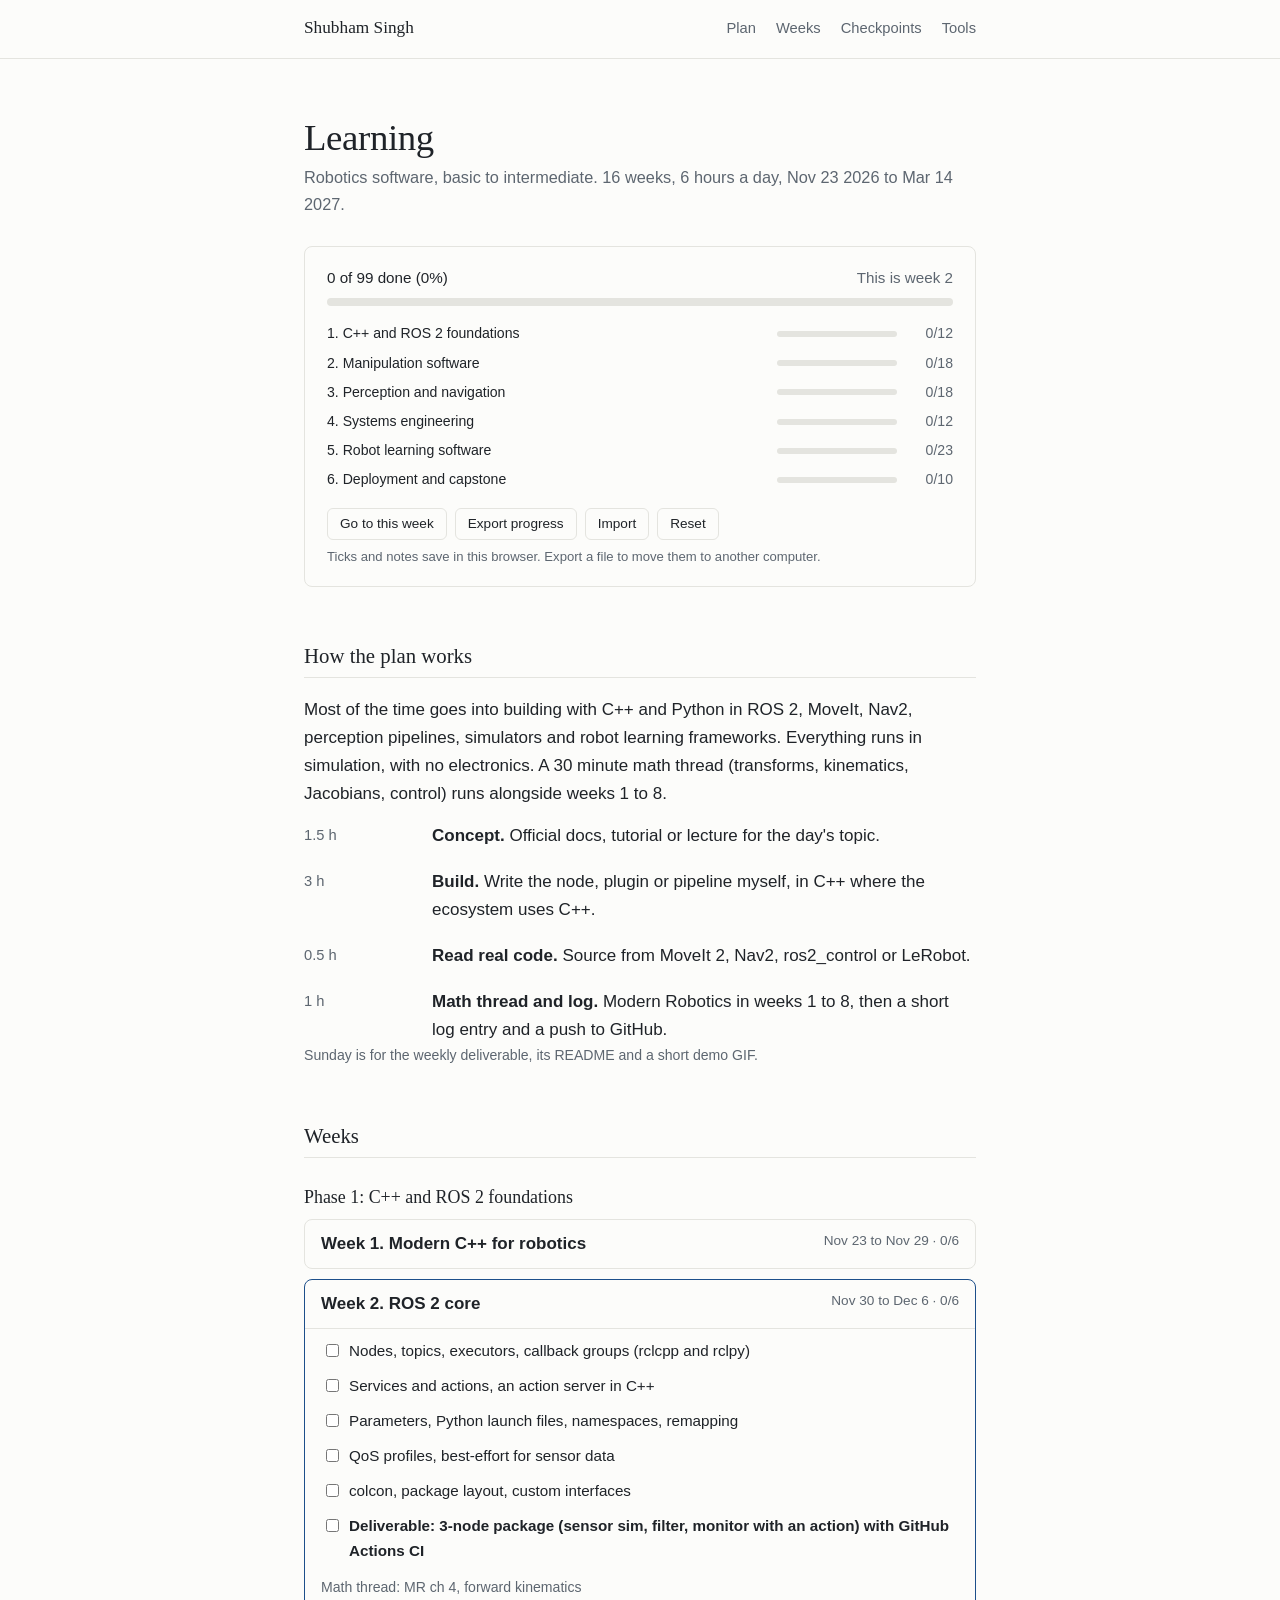
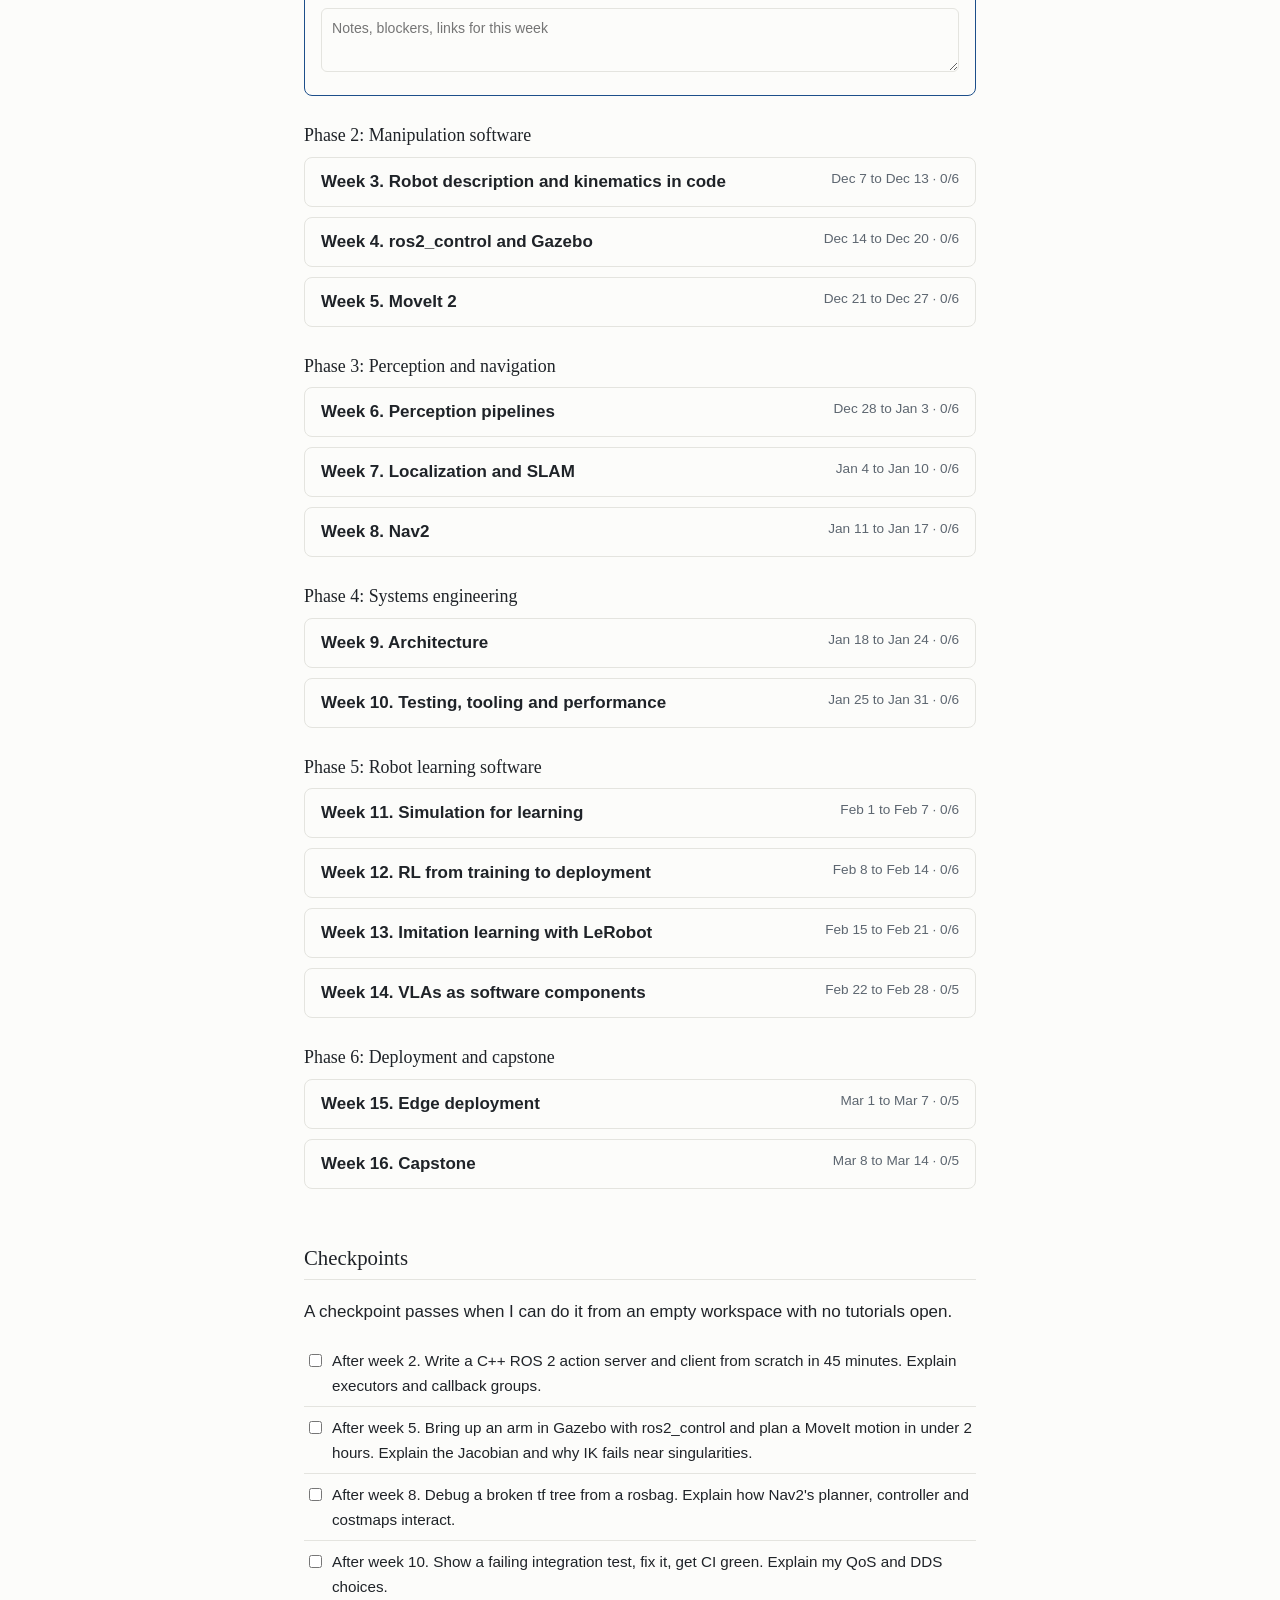
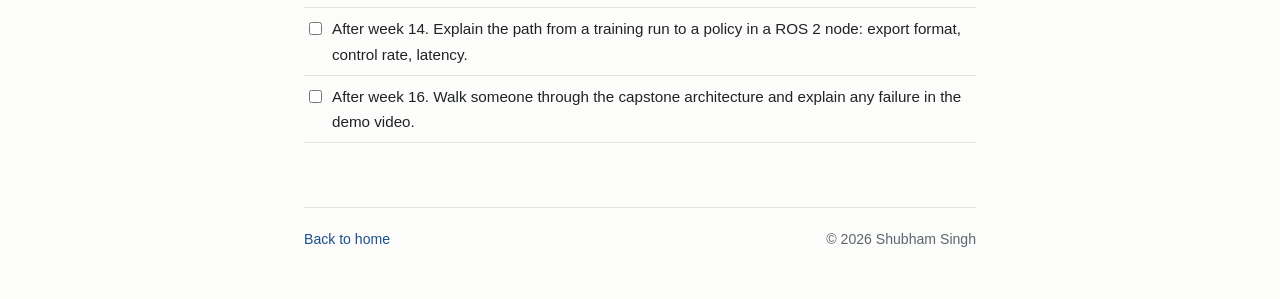
==== learning/index.html @ a69566fc "Add Learning page with robotics software plan and progress tracker" ====
<!DOCTYPE html>
<html lang="en">
<head>
  <meta charset="utf-8">
  <meta name="viewport" content="width=device-width, initial-scale=1">
  <title>Learning &middot; Shubham Singh</title>
  <meta name="robots" content="noindex, nofollow">
  <meta name="author" content="Shubham Singh">
  <link rel="icon" href="../favicon.svg" type="image/svg+xml">
  <link rel="stylesheet" href="../style.css?v=6">
</head>
<body>
  <nav class="topbar" aria-label="Sections">
    <div class="topbar-inner">
      <a class="brand" href="../">Shubham Singh</a>
      <div class="sections">
        <a href="#plan">Plan</a>
        <a href="#weeks">Weeks</a>
        <a href="#checkpoints">Checkpoints</a>
        <a href="../tools/">Tools</a>
      </div>
    </div>
  </nav>
  <main>

    <header>
      <h1>Learning</h1>
      <p class="tagline">Robotics software, basic to intermediate. 16 weeks, 6 hours a day, Nov 23 2026 to Mar 14 2027.</p>
    </header>

    <section class="progress-panel" aria-label="Progress">
      <div class="progress-head">
        <span id="overall-label">0 of 0 done</span>
        <span id="current-week" class="muted"></span>
      </div>
      <div class="bar" role="progressbar" aria-labelledby="overall-label"><span id="overall-bar"></span></div>
      <ul id="phase-progress" class="phase-progress"></ul>
      <p class="progress-tools">
        <button type="button" id="jump">Go to this week</button>
        <button type="button" id="export">Export progress</button>
        <label class="import-label">Import<input type="file" id="import" accept="application/json" hidden></label>
        <button type="button" id="reset" class="danger">Reset</button>
      </p>
      <p class="note">Ticks and notes save in this browser. Export a file to move them to another computer.</p>
    </section>

    <section id="plan">
      <h2>How the plan works</h2>
      <p>Most of the time goes into building with C++ and Python in ROS 2, MoveIt, Nav2, perception pipelines, simulators and robot learning frameworks. Everything runs in simulation, with no electronics. A 30 minute math thread (transforms, kinematics, Jacobians, control) runs alongside weeks 1 to 8.</p>
      <ul class="timeline">
        <li><span class="when">1.5 h</span><div><strong>Concept.</strong> Official docs, tutorial or lecture for the day's topic.</div></li>
        <li><span class="when">3 h</span><div><strong>Build.</strong> Write the node, plugin or pipeline myself, in C++ where the ecosystem uses C++.</div></li>
        <li><span class="when">0.5 h</span><div><strong>Read real code.</strong> Source from MoveIt 2, Nav2, ros2_control or LeRobot.</div></li>
        <li><span class="when">1 h</span><div><strong>Math thread and log.</strong> Modern Robotics in weeks 1 to 8, then a short log entry and a push to GitHub.</div></li>
      </ul>
      <p class="muted small">Sunday is for the weekly deliverable, its README and a short demo GIF.</p>
    </section>

    <section id="weeks">
      <h2>Weeks</h2>
      <div id="week-list"></div>
    </section>

    <section id="checkpoints">
      <h2>Checkpoints</h2>
      <p>A checkpoint passes when I can do it from an empty workspace with no tutorials open.</p>
      <div id="checkpoint-list"></div>
    </section>

    <footer>
      <p><a href="../">Back to home</a></p>
      <p>&copy; 2026 Shubham Singh</p>
    </footer>

  </main>

  <script>
  (function () {
    var START = new Date(2026, 10, 23); // Mon Nov 23 2026

    var PHASES = [
      { name: "C++ and ROS 2 foundations", weeks: [1, 2] },
      { name: "Manipulation software", weeks: [3, 4, 5] },
      { name: "Perception and navigation", weeks: [6, 7, 8] },
      { name: "Systems engineering", weeks: [9, 10] },
      { name: "Robot learning software", weeks: [11, 12, 13, 14] },
      { name: "Deployment and capstone", weeks: [15, 16] }
    ];

    var WEEKS = [
      { n: 1, title: "Modern C++ for robotics", math: "MR ch 3, rigid-body motion",
        items: ["C++17 refresh: RAII, smart pointers, move semantics, optional and variant",
                "Templates and lambdas, the parts ROS 2 code uses",
                "CMake targets, find_package, install rules, gtest",
                "Eigen: Isometry3d, Quaterniond, aliasing and alignment pitfalls",
                "Threads, mutexes, atomics, no allocation in real-time loops"],
        deliverable: "SE(3) library in C++ (compose, invert, exp/log, interpolation), tested against Python modern_robotics" },
      { n: 2, title: "ROS 2 core", math: "MR ch 4, forward kinematics",
        items: ["Nodes, topics, executors, callback groups (rclcpp and rclpy)",
                "Services and actions, an action server in C++",
                "Parameters, Python launch files, namespaces, remapping",
                "QoS profiles, best-effort for sensor data",
                "colcon, package layout, custom interfaces"],
        deliverable: "3-node package (sensor sim, filter, monitor with an action) with GitHub Actions CI" },
      { n: 3, title: "Robot description and kinematics in code", math: "MR ch 5-6, Jacobians and IK",
        items: ["URDF and xacro: links, joints, inertia, collision vs visual",
                "robot_state_publisher, tf2 listeners and broadcasters in C++",
                "KDL and Pinocchio: FK and Jacobians from a URDF",
                "Numerical IK, damped least squares, KDL vs TRAC-IK",
                "Read robot_state_publisher source"],
        deliverable: "6-DOF arm URDF and my own IK node, checked against Pinocchio" },
      { n: 4, title: "ros2_control and Gazebo", math: "MR ch 11.1-11.4, joint control",
        items: ["ros2_control architecture, hardware interfaces, controller manager",
                "Gazebo Harmonic + gz_ros2_control, spawn the arm",
                "joint_trajectory_controller, sending trajectories from code",
                "PID in a control loop: gains, rates, jitter",
                "Controller plugin in C++ with pluginlib"],
        deliverable: "Custom PD + gravity compensation controller plugin in Gazebo, with step-response plots" },
      { n: 5, title: "MoveIt 2", math: "MR ch 9-10 skim, trajectories and planning",
        items: ["MoveIt architecture, SRDF, Setup Assistant",
                "Planning scene, collision objects, MoveGroupInterface in C++",
                "OMPL planners (RRT-Connect, PRM) and their settings",
                "Cartesian paths, time parameterization, MoveIt Servo",
                "MoveIt Task Constructor"],
        deliverable: "Pick-and-place of 3 blocks in Gazebo with MTC, robust to block positions" },
      { n: 6, title: "Perception pipelines", math: "Camera model and projection",
        items: ["image_transport, cv_bridge, camera_info, calibration",
                "Depth to point cloud, PCL/Open3D filtering, plane segmentation",
                "AprilTag detection, hand-eye calibration",
                "YOLO or segmentation in a C++ node with ONNX Runtime",
                "message_filters sync, latency measurement"],
        deliverable: "Node that detects objects, publishes 3D poses on tf and feeds the week-5 pick-and-place" },
      { n: 7, title: "Localization and SLAM", math: "Bayes filter and EKF equations",
        items: ["Odometry, IMU, drift",
                "Kalman filter and EKF in code, then robot_localization",
                "Particle filters and AMCL",
                "slam_toolbox mapping, loop closure, saving maps",
                "Read slam_toolbox or robot_localization source"],
        deliverable: "TurtleBot in Gazebo: fused odometry vs ground truth plot, plus a saved map" },
      { n: 8, title: "Nav2", math: "MR ch 13 skim, wheeled robots",
        items: ["Nav2 architecture, lifecycle nodes, BT navigator",
                "Costmaps and layers, inflation",
                "Planners (NavFn, Smac) and controllers (DWB, RPP, MPPI)",
                "Nav2 controller plugin in C++",
                "Waypoint following, recovery behaviors"],
        deliverable: "My own pure-pursuit controller plugin, compared to RPP on the same course" },
      { n: 9, title: "Architecture", math: "",
        items: ["BehaviorTree.CPP and Groot",
                "State machines vs behavior trees",
                "Lifecycle nodes, startup and shutdown order",
                "Composition, zero-copy, DDS choice and tuning",
                "Error handling, timeouts, watchdogs"],
        deliverable: "Behavior tree that navigates to a table, detects an object and picks it" },
      { n: 10, title: "Testing, tooling and performance", math: "",
        items: ["gtest, pytest, launch_testing",
                "rosbag2 replay regression tests",
                "Foxglove, RViz, structured logging",
                "ros2_tracing, perf, callback latency, real-time Linux basics",
                "Multi-stage Docker images, devcontainers"],
        deliverable: "Test suite + Docker image for the week-9 system, CI green, latency report" },
      { n: 11, title: "Simulation for learning", math: "",
        items: ["MuJoCo Python API, MJCF, Menagerie",
                "Gymnasium env API, a custom env",
                "Isaac Lab overview, GPU-parallel sim (cloud GPU)",
                "Domain randomization, observation and action design",
                "Vectorized envs, throughput benchmarks"],
        deliverable: "My own Gymnasium env for a Franka push or reach task, with tests" },
      { n: 12, title: "RL from training to deployment", math: "",
        items: ["PPO and SAC in Stable-Baselines3",
                "Reward design, W&B or TensorBoard logging",
                "Training runs and sweeps on the week-11 env",
                "Export to ONNX or TorchScript",
                "ROS 2 node running the policy at a fixed rate"],
        deliverable: "Trained policy driving the arm in Gazebo through ros2_control" },
      { n: 13, title: "Imitation learning with LeRobot", math: "",
        items: ["Behavior cloning, covariate shift, ACT paper",
                "Diffusion Policy paper, action chunking",
                "LeRobot datasets, recording sim demos",
                "Training ACT and Diffusion Policy",
                "Eval harness: success rate vs number of demos"],
        deliverable: "Results table and plots, policy wrapped in a ROS 2 node" },
      { n: 14, title: "VLAs as software components", math: "",
        items: ["RT-2, OpenVLA, Octo, pi-0: inputs, outputs, control rates",
                "OpenVLA inference on a cloud GPU (LIBERO or SimplerEnv)",
                "Model serving (FastAPI or gRPC), batching, latency",
                "ROS 2 action server: instruction in, actions streamed out"],
        deliverable: "vla-phrasing-brittleness extended with measured results under paraphrased instructions" },
      { n: 15, title: "Edge deployment", math: "",
        items: ["Latency budgets: policy loop vs control loop",
                "ONNX Runtime, TensorRT, FP16 and INT8",
                "Jetson-class constraints, multi-arch Docker",
                "Benchmark week-12 and week-13 policies before and after"],
        deliverable: "Write-up with latency and accuracy tables" },
      { n: 16, title: "Capstone", math: "",
        items: ["Integrate the pieces from weeks 5 to 13",
                "Failure cases, retries, logging",
                "2-minute demo video",
                "README with architecture diagram and results"],
        deliverable: "Mobile manipulator stack in Gazebo, end to end, in Docker with CI, added to this site" }
    ];

    var CHECKPOINTS = [
      { after: 2, text: "Write a C++ ROS 2 action server and client from scratch in 45 minutes. Explain executors and callback groups." },
      { after: 5, text: "Bring up an arm in Gazebo with ros2_control and plan a MoveIt motion in under 2 hours. Explain the Jacobian and why IK fails near singularities." },
      { after: 8, text: "Debug a broken tf tree from a rosbag. Explain how Nav2's planner, controller and costmaps interact." },
      { after: 10, text: "Show a failing integration test, fix it, get CI green. Explain my QoS and DDS choices." },
      { after: 14, text: "Explain the path from a training run to a policy in a ROS 2 node: export format, control rate, latency." },
      { after: 16, text: "Walk someone through the capstone architecture and explain any failure in the demo video." }
    ];

    var KEY = "learning-robotics-v1";
    var state = { done: {}, notes: {} };
    try {
      var saved = JSON.parse(localStorage.getItem(KEY) || "null");
      if (saved && saved.done) state = { done: saved.done, notes: saved.notes || {} };
    } catch (e) {}

    function save() {
      try { localStorage.setItem(KEY, JSON.stringify(state)); } catch (e) {}
    }

    function el(tag, attrs, text) {
      var e = document.createElement(tag);
      if (attrs) for (var k in attrs) e.setAttribute(k, attrs[k]);
      if (text != null) e.textContent = text;
      return e;
    }

    function fmt(d) {
      return d.toLocaleDateString("en-US", { month: "short", day: "numeric" });
    }

    function weekStart(n) {
      var d = new Date(START);
      d.setDate(d.getDate() + (n - 1) * 7);
      return d;
    }

    function currentWeek() {
      var today = new Date();
      today.setHours(0, 0, 0, 0);
      var diff = Math.floor((today - START) / 86400000);
      if (diff < 0) return 0;
      var w = Math.floor(diff / 7) + 1;
      return w > 16 ? 17 : w;
    }

    function idsForWeek(w) {
      var ids = w.items.map(function (_, i) { return "w" + w.n + "-" + i; });
      ids.push("w" + w.n + "-d");
      return ids;
    }

    function checkbox(id, label, extraClass) {
      var row = el("label", { "class": "check" + (extraClass ? " " + extraClass : "") });
      var box = el("input", { type: "checkbox", "data-id": id });
      box.checked = !!state.done[id];
      box.addEventListener("change", function () {
        if (box.checked) state.done[id] = true; else delete state.done[id];
        save();
        refresh();
      });
      row.appendChild(box);
      row.appendChild(el("span", null, label));
      return row;
    }

    function renderWeeks() {
      var list = document.getElementById("week-list");
      var cur = currentWeek();
      PHASES.forEach(function (p, pi) {
        list.appendChild(el("h3", { "class": "phase-title" }, "Phase " + (pi + 1) + ": " + p.name));
        p.weeks.forEach(function (n) {
          var w = WEEKS[n - 1];
          var start = weekStart(n);
          var end = new Date(start); end.setDate(end.getDate() + 6);
          var det = el("details", { "class": "week", id: "week-" + n });
          if (n === cur) { det.open = true; det.classList.add("current"); }
          var sum = el("summary");
          sum.appendChild(el("span", { "class": "week-name" }, "Week " + n + ". " + w.title));
          sum.appendChild(el("span", { "class": "week-meta", "data-week": n }, fmt(start) + " to " + fmt(end)));
          det.appendChild(sum);

          var body = el("div", { "class": "week-body" });
          w.items.forEach(function (t, i) { body.appendChild(checkbox("w" + n + "-" + i, t)); });
          body.appendChild(checkbox("w" + n + "-d", "Deliverable: " + w.deliverable, "deliverable"));
          if (w.math) body.appendChild(el("p", { "class": "muted small math" }, "Math thread: " + w.math));

          var notes = el("textarea", { rows: "2", placeholder: "Notes, blockers, links for this week", "aria-label": "Notes for week " + n });
          notes.value = state.notes[n] || "";
          notes.addEventListener("input", function () {
            if (notes.value) state.notes[n] = notes.value; else delete state.notes[n];
            save();
          });
          body.appendChild(notes);
          det.appendChild(body);
          list.appendChild(det);
        });
      });
    }

    function renderCheckpoints() {
      var list = document.getElementById("checkpoint-list");
      CHECKPOINTS.forEach(function (c) {
        list.appendChild(checkbox("cp-" + c.after, "After week " + c.after + ". " + c.text, "checkpoint"));
      });
    }

    function refresh() {
      var all = [];
      WEEKS.forEach(function (w) { all = all.concat(idsForWeek(w)); });
      CHECKPOINTS.forEach(function (c) { all.push("cp-" + c.after); });
      var done = all.filter(function (id) { return state.done[id]; }).length;
      document.getElementById("overall-label").textContent = done + " of " + all.length + " done (" + Math.round(100 * done / all.length) + "%)";
      document.getElementById("overall-bar").style.width = (100 * done / all.length) + "%";

      var cur = currentWeek();
      var cw = document.getElementById("current-week");
      cw.textContent = cur === 0 ? "Starts Nov 23" : cur > 16 ? "Plan period finished" : "This is week " + cur;

      var pp = document.getElementById("phase-progress");
      pp.innerHTML = "";
      PHASES.forEach(function (p, pi) {
        var ids = [];
        p.weeks.forEach(function (n) { ids = ids.concat(idsForWeek(WEEKS[n - 1])); });
        var d = ids.filter(function (id) { return state.done[id]; }).length;
        var li = el("li");
        li.appendChild(el("span", null, (pi + 1) + ". " + p.name));
        var bar = el("span", { "class": "bar small-bar" });
        var fill = el("span"); fill.style.width = (100 * d / ids.length) + "%";
        bar.appendChild(fill);
        li.appendChild(bar);
        li.appendChild(el("span", { "class": "muted count" }, d + "/" + ids.length));
        pp.appendChild(li);
      });

      WEEKS.forEach(function (w) {
        var ids = idsForWeek(w);
        var d = ids.filter(function (id) { return state.done[id]; }).length;
        var meta = document.querySelector('.week-meta[data-week="' + w.n + '"]');
        var start = weekStart(w.n); var end = new Date(start); end.setDate(end.getDate() + 6);
        meta.textContent = fmt(start) + " to " + fmt(end) + " · " + d + "/" + ids.length;
        document.getElementById("week-" + w.n).classList.toggle("complete", d === ids.length);
      });
    }

    function syncBoxes() {
      document.querySelectorAll('input[type="checkbox"][data-id]').forEach(function (b) {
        b.checked = !!state.done[b.getAttribute("data-id")];
      });
      document.querySelectorAll(".week textarea").forEach(function (t, i) {
        t.value = state.notes[i + 1] || "";
      });
    }

    document.getElementById("jump").addEventListener("click", function () {
      var cur = Math.min(Math.max(currentWeek(), 1), 16);
      var d = document.getElementById("week-" + cur);
      d.open = true;
      d.scrollIntoView({ behavior: "smooth" });
    });

    document.getElementById("export").addEventListener("click", function () {
      var blob = new Blob([JSON.stringify(state, null, 2)], { type: "application/json" });
      var a = el("a", { href: URL.createObjectURL(blob), download: "learning-progress.json" });
      document.body.appendChild(a); a.click(); a.remove();
    });

    document.getElementById("import").addEventListener("change", function (e) {
      var f = e.target.files[0];
      if (!f) return;
      f.text().then(function (txt) {
        try {
          var s = JSON.parse(txt);
          if (!s || typeof s.done !== "object") throw new Error("bad file");
          state = { done: s.done, notes: s.notes || {} };
          save(); syncBoxes(); refresh();
        } catch (err) {
          document.querySelector(".note").textContent = "That file isn't a progress export.";
        }
        e.target.value = "";
      });
    });

    var resetArmed = false;
    var resetBtn = document.getElementById("reset");
    resetBtn.addEventListener("click", function () {
      if (!resetArmed) {
        resetArmed = true;
        resetBtn.textContent = "Click again to clear everything";
        setTimeout(function () { resetArmed = false; resetBtn.textContent = "Reset"; }, 4000);
        return;
      }
      state = { done: {}, notes: {} };
      save(); syncBoxes(); refresh();
      resetArmed = false; resetBtn.textContent = "Reset";
    });

    renderWeeks();
    renderCheckpoints();
    refresh();
  })();
  </script>
</body>
</html>
---- style.css ----
:root {
  --bg: #fcfcfa;
  --text: #1f2328;
  --muted: #5d6670;
  --rule: #e4e4df;
  --accent: #1d4f8a;
  --figure-bg: #ffffff;
  --serif: "Iowan Old Style", "Palatino Linotype", Palatino, "Book Antiqua", Georgia, serif;
  --sans: -apple-system, BlinkMacSystemFont, "Segoe UI", Helvetica, Arial, sans-serif;
}

@media (prefers-color-scheme: dark) {
  :root {
    --bg: #15171a;
    --text: #e6e6e3;
    --muted: #9aa1a9;
    --rule: #2c3036;
    --accent: #8fb8ea;
    --figure-bg: #ffffff;
  }
}

* { box-sizing: border-box; }

html { -webkit-text-size-adjust: 100%; scroll-behavior: smooth; scroll-padding-top: 72px; }

body {
  margin: 0;
  background: var(--bg);
  color: var(--text);
  font-family: var(--sans);
  font-size: 17px;
  line-height: 1.65;
  -webkit-font-smoothing: antialiased;
}

main {
  max-width: 720px;
  margin: 0 auto;
  padding: 56px 24px 48px;
}

/* Top bar */
.topbar {
  position: sticky;
  top: 0;
  z-index: 10;
  background: color-mix(in srgb, var(--bg) 88%, transparent);
  backdrop-filter: saturate(150%) blur(8px);
  -webkit-backdrop-filter: saturate(150%) blur(8px);
  border-bottom: 1px solid var(--rule);
}
.topbar-inner {
  max-width: 720px;
  margin: 0 auto;
  padding: 14px 24px;
  display: flex;
  align-items: center;
  justify-content: space-between;
  gap: 8px 24px;
  flex-wrap: wrap;
}
.brand {
  font-family: var(--serif);
  font-size: 1.08rem;
  color: var(--text);
}
.brand:hover { border-bottom-color: transparent; color: var(--accent); }
.sections { display: flex; flex-wrap: wrap; gap: 4px 20px; font-size: 0.92rem; }
.sections a { color: var(--muted); }
.sections a:hover { color: var(--accent); }

a {
  color: var(--accent);
  text-decoration: none;
  border-bottom: 1px solid transparent;
  transition: border-color 0.15s ease;
}
a:hover { border-bottom-color: currentColor; }

h1, h2, h3 { font-family: var(--serif); font-weight: 500; line-height: 1.25; }

h1 { font-size: 2.3rem; margin: 0 0 4px; letter-spacing: -0.01em; }

h2 {
  font-size: 1.3rem;
  margin: 56px 0 18px;
  padding-bottom: 8px;
  border-bottom: 1px solid var(--rule);
}

h3 { font-size: 1.12rem; margin: 0 0 2px; }
h3 a { color: var(--text); }
h3 a:hover { color: var(--accent); }

p { margin: 0 0 14px; }

/* Intro */
.intro {
  display: flex;
  align-items: center;
  gap: 32px;
  margin-bottom: 36px;
}
.portrait {
  width: 136px;
  height: 136px;
  border-radius: 50%;
  object-fit: cover;
  flex-shrink: 0;
  background: var(--rule);
}
.tagline { color: var(--muted); margin: 0 0 12px; font-size: 1.02rem; }
.links { display: flex; flex-wrap: wrap; gap: 6px 20px; font-size: 0.95rem; }

.about p:last-child { margin-bottom: 0; }

/* Interests */
.interests { list-style: none; padding: 0; margin: 0; }
.interests li { margin-bottom: 10px; color: var(--muted); }
.interests span {
  display: block;
  color: var(--text);
  font-weight: 600;
}

/* Research and projects */
.item { margin-bottom: 36px; }
.item:last-child { margin-bottom: 0; }
.meta { color: var(--muted); font-size: 0.92rem; margin-bottom: 10px; }
.item-links { font-size: 0.92rem; margin: 0; }

figure { margin: 22px 0; }
figure img {
  display: block;
  width: 100%;
  height: auto;
  background: var(--figure-bg);
  border: 1px solid var(--rule);
  border-radius: 6px;
}
figcaption { color: var(--muted); font-size: 0.88rem; margin-top: 10px; line-height: 1.55; }

/* Experience and education */
.timeline { list-style: none; padding: 0; margin: 0; }
.timeline li {
  display: grid;
  grid-template-columns: 112px 1fr;
  gap: 16px;
  margin-bottom: 18px;
}
.timeline li:last-child { margin-bottom: 0; }
.when { color: var(--muted); font-size: 0.92rem; padding-top: 1px; font-variant-numeric: tabular-nums; }
.timeline strong { font-weight: 600; }

/* Contact */
.contact { list-style: none; padding: 0; margin: 18px 0 0; }
.contact li {
  display: grid;
  grid-template-columns: 112px 1fr;
  gap: 16px;
  margin-bottom: 8px;
  overflow-wrap: anywhere;
}
.contact span { color: var(--muted); font-size: 0.92rem; padding-top: 1px; }

footer {
  margin-top: 64px;
  padding-top: 20px;
  border-top: 1px solid var(--rule);
  color: var(--muted);
  font-size: 0.88rem;
  display: flex;
  justify-content: space-between;
  flex-wrap: wrap;
  gap: 8px;
}
footer p { margin: 0; }

@media (max-width: 600px) {
  body { font-size: 16px; }
  main { padding-top: 36px; }
  html { scroll-padding-top: 96px; }
  .topbar-inner { padding: 10px 20px; }
  .sections { gap: 2px 12px; font-size: 0.82rem; }
  .wide-only { display: none; }
  .intro { flex-direction: column; align-items: flex-start; gap: 20px; }
  .portrait { width: 112px; height: 112px; }
  h1 { font-size: 2rem; }
  .timeline li, .contact li { grid-template-columns: 1fr; gap: 2px; }
  .contact li { margin-bottom: 12px; }
}

/* Tools page */
.tool {
  border: 1px solid var(--rule);
  border-radius: 8px;
  padding: 20px 22px;
  margin-top: 28px;
}
.tool-actions { margin: 4px 0 0; }
.tool-open {
  display: inline-block;
  padding: 6px 14px;
  border: 1px solid var(--accent);
  border-radius: 6px;
  font-size: 0.92rem;
}
.tool-open:hover { background: var(--accent); color: var(--bg); border-bottom-color: var(--accent); }

/* Learning page */
.muted { color: var(--muted); }
.small { font-size: 0.88rem; }
.progress-panel {
  border: 1px solid var(--rule);
  border-radius: 8px;
  padding: 18px 22px;
  margin-top: 28px;
}
.progress-head { display: flex; justify-content: space-between; flex-wrap: wrap; gap: 4px 16px; font-size: 0.95rem; margin-bottom: 8px; }
.bar { display: block; height: 8px; background: var(--rule); border-radius: 4px; overflow: hidden; }
.bar > span { display: block; height: 100%; width: 0; background: var(--accent); transition: width 0.25s ease; }
.phase-progress { list-style: none; padding: 0; margin: 16px 0 0; font-size: 0.88rem; }
.phase-progress li { display: grid; grid-template-columns: 1fr 120px 44px; align-items: center; gap: 12px; margin-bottom: 6px; }
.small-bar { height: 6px; }
.count { text-align: right; font-variant-numeric: tabular-nums; }
.progress-tools { display: flex; flex-wrap: wrap; gap: 8px; margin: 16px 0 6px; }
.progress-tools button, .import-label {
  font: inherit; font-size: 0.85rem; cursor: pointer;
  padding: 4px 12px; border-radius: 6px;
  border: 1px solid var(--rule); background: transparent; color: var(--text);
}
.progress-tools button:hover, .import-label:hover { border-color: var(--accent); color: var(--accent); }
.progress-tools .danger:hover { border-color: #c0392b; color: #c0392b; }
.note { color: var(--muted); font-size: 0.82rem; margin: 0; }
.phase-title { margin: 28px 0 10px; }
.week { border: 1px solid var(--rule); border-radius: 8px; margin-bottom: 10px; }
.week.current { border-color: var(--accent); }
.week summary {
  cursor: pointer; padding: 10px 16px; list-style: none;
  display: flex; justify-content: space-between; flex-wrap: wrap; gap: 2px 12px;
}
.week summary::-webkit-details-marker { display: none; }
.week-name { font-weight: 600; }
.week.complete .week-name::after { content: " \2713"; color: var(--accent); }
.week-meta { color: var(--muted); font-size: 0.85rem; font-variant-numeric: tabular-nums; }
.week-body { padding: 4px 16px 14px; border-top: 1px solid var(--rule); }
.check { display: grid; grid-template-columns: 22px 1fr; gap: 6px; align-items: start; padding: 5px 0; font-size: 0.95rem; cursor: pointer; }
.check input { margin-top: 6px; accent-color: var(--accent); }
.check input:checked + span { color: var(--muted); text-decoration: line-through; }
.check.deliverable span { font-weight: 600; }
.check.checkpoint { padding: 8px 0; border-bottom: 1px solid var(--rule); }
.math { margin: 8px 0 8px; }
.week textarea {
  width: 100%; font: inherit; font-size: 0.88rem; color: var(--text);
  background: transparent; border: 1px solid var(--rule); border-radius: 6px; padding: 8px 10px; resize: vertical;
}
.week textarea:focus { outline: none; border-color: var(--accent); }
@media (max-width: 600px) {
  .phase-progress li { grid-template-columns: 1fr 70px 40px; }
}
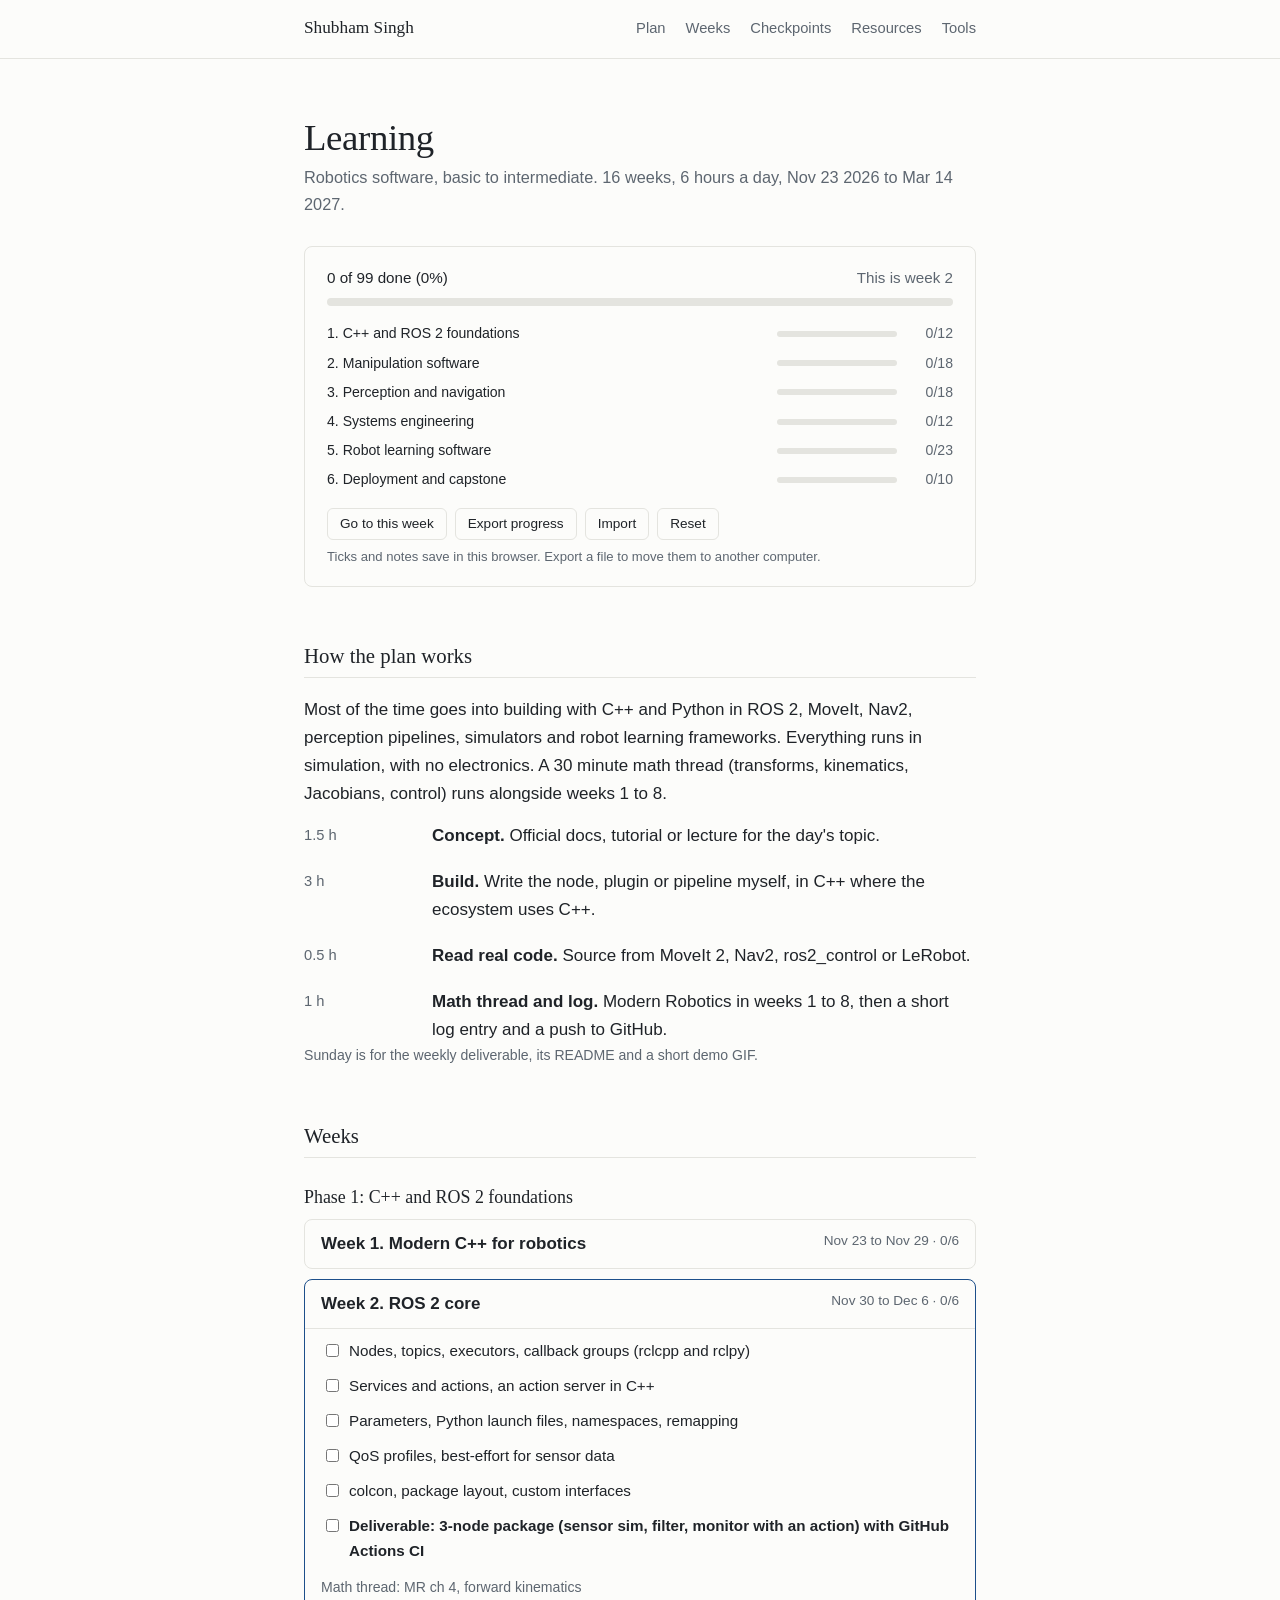
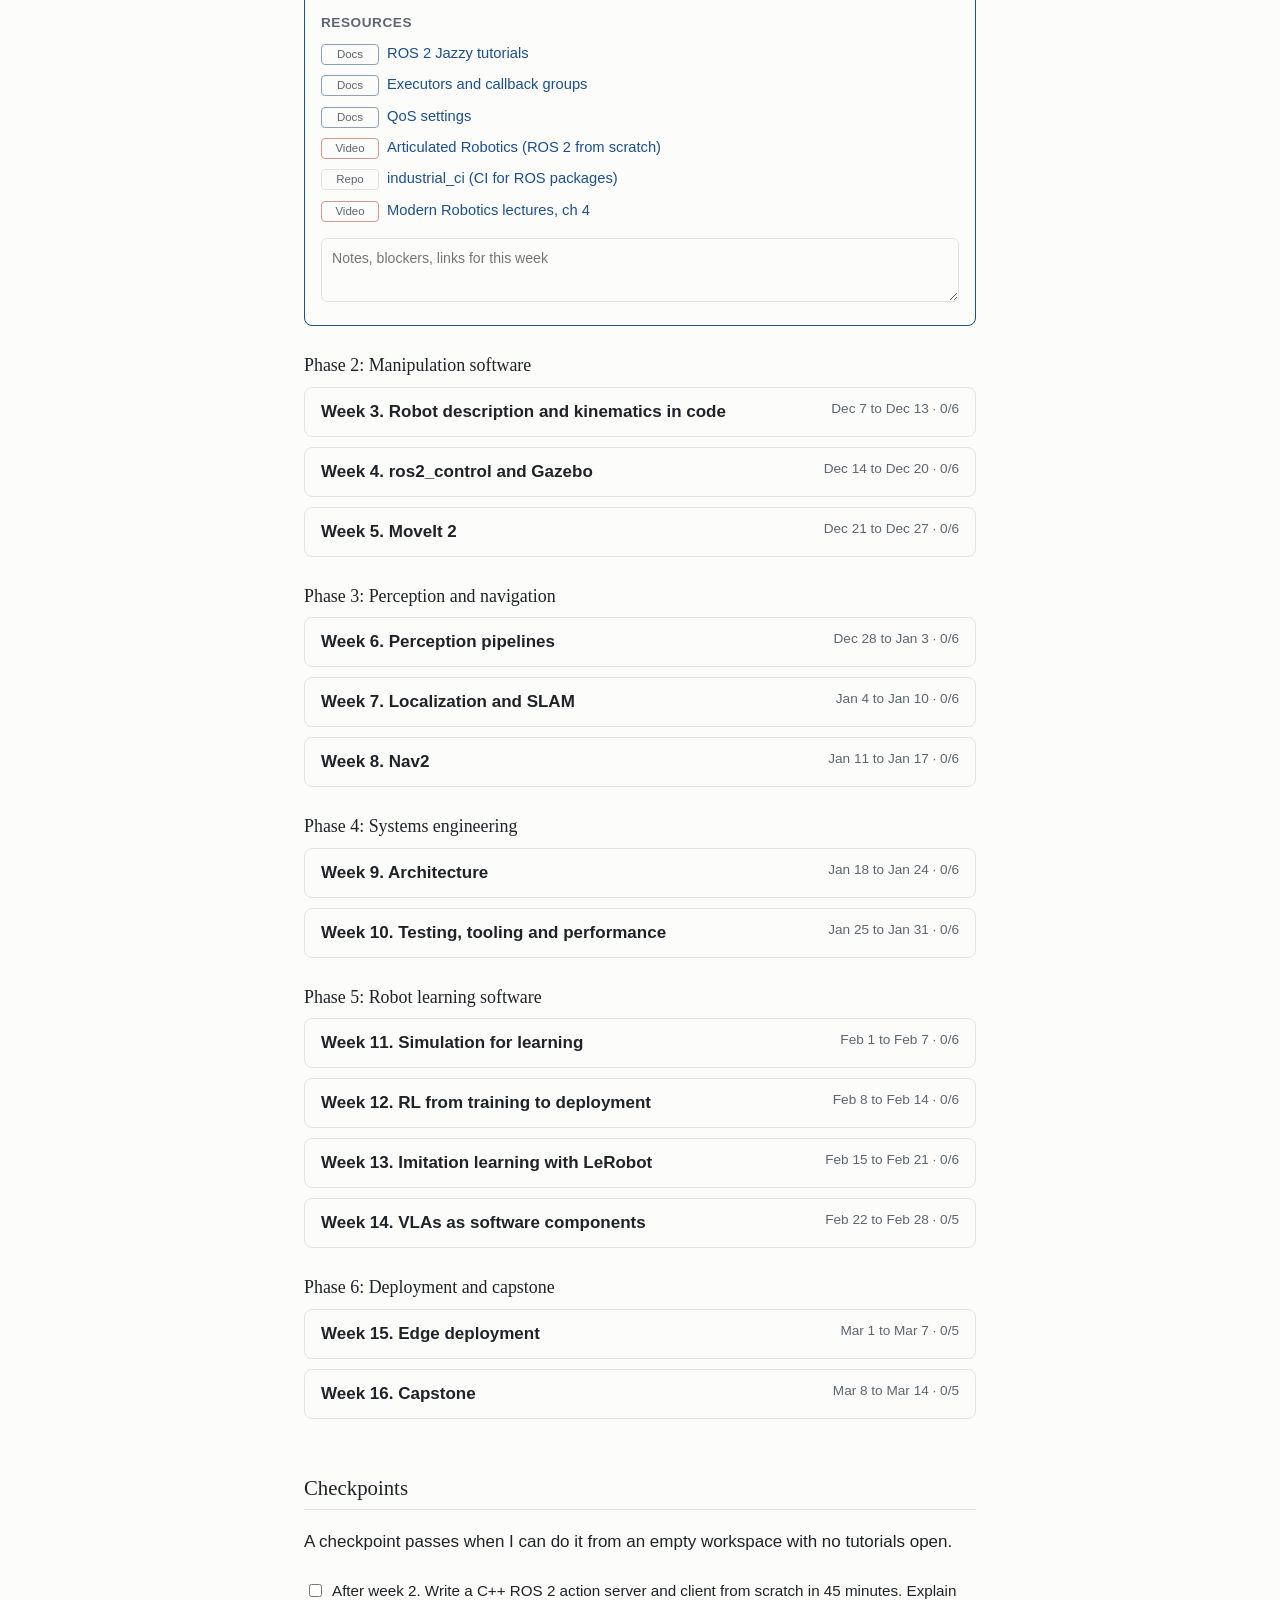
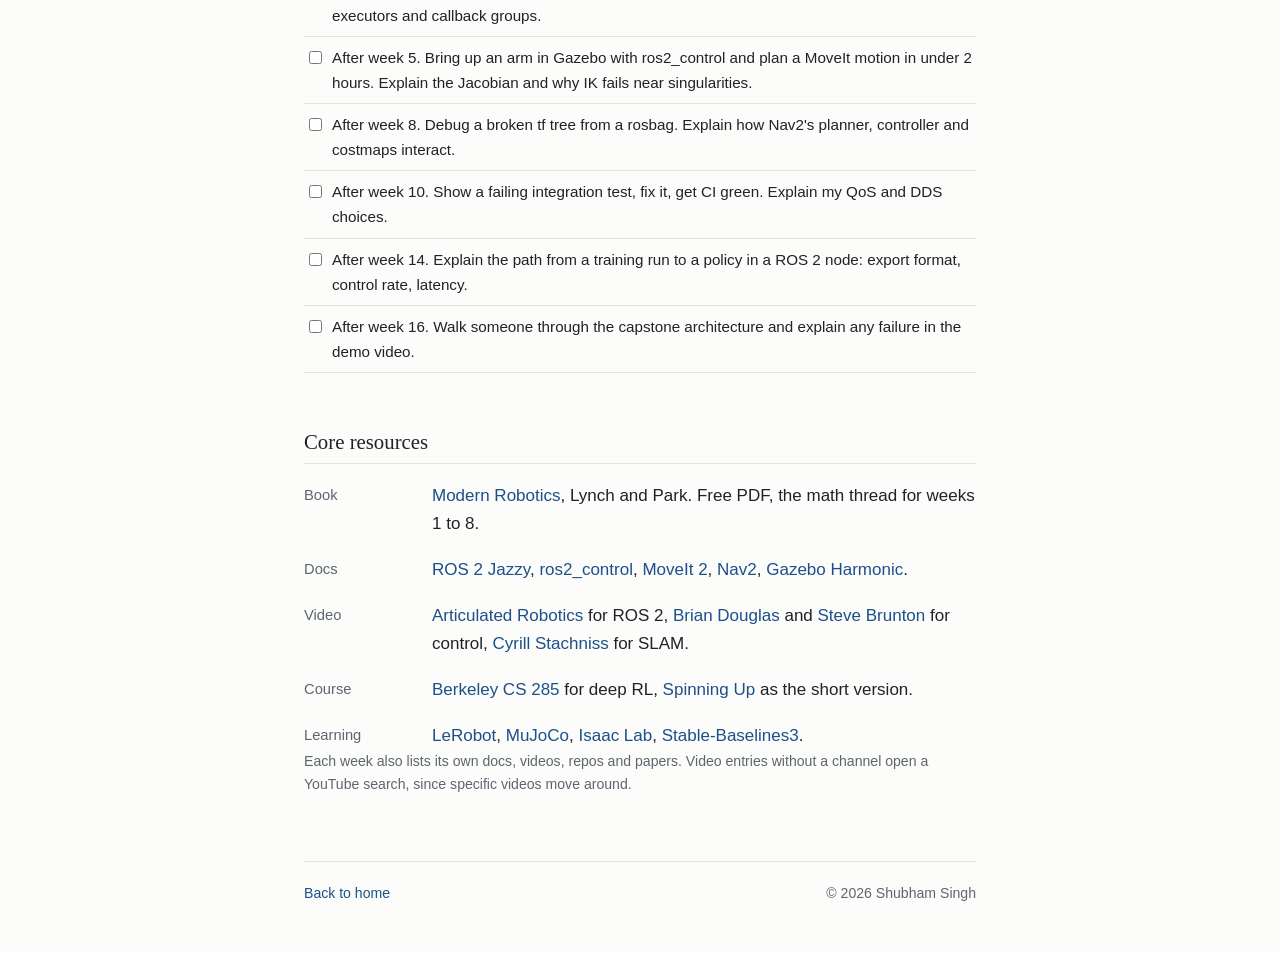
==== commit b710f250: "Add weekly resources to Learning page and Tools link in nav" ====
--- a/learning/index.html
+++ b/learning/index.html
@@ -7,7 +7,7 @@
   <meta name="robots" content="noindex, nofollow">
   <meta name="author" content="Shubham Singh">
   <link rel="icon" href="../favicon.svg" type="image/svg+xml">
-  <link rel="stylesheet" href="../style.css?v=6">
+  <link rel="stylesheet" href="../style.css?v=7">
 </head>
 <body>
   <nav class="topbar" aria-label="Sections">
@@ -17,6 +17,7 @@
         <a href="#plan">Plan</a>
         <a href="#weeks">Weeks</a>
         <a href="#checkpoints">Checkpoints</a>
+        <a href="#resources">Resources</a>
         <a href="../tools/">Tools</a>
       </div>
     </div>
@@ -67,6 +68,18 @@
       <div id="checkpoint-list"></div>
     </section>
 
+    <section id="resources">
+      <h2>Core resources</h2>
+      <ul class="timeline">
+        <li><span class="when">Book</span><div><a href="https://hades.mech.northwestern.edu/index.php/Modern_Robotics">Modern Robotics</a>, Lynch and Park. Free PDF, the math thread for weeks 1 to 8.</div></li>
+        <li><span class="when">Docs</span><div><a href="https://docs.ros.org/en/jazzy/">ROS 2 Jazzy</a>, <a href="https://control.ros.org/jazzy/index.html">ros2_control</a>, <a href="https://moveit.picknik.ai/main/index.html">MoveIt 2</a>, <a href="https://docs.nav2.org/jazzy/">Nav2</a>, <a href="https://gazebosim.org/docs/harmonic/getstarted/">Gazebo Harmonic</a>.</div></li>
+        <li><span class="when">Video</span><div><a href="https://www.youtube.com/@ArticulatedRobotics">Articulated Robotics</a> for ROS 2, <a href="https://www.youtube.com/@BrianDouglas">Brian Douglas</a> and <a href="https://www.youtube.com/@Eigensteve">Steve Brunton</a> for control, <a href="https://www.youtube.com/@CyrillStachniss">Cyrill Stachniss</a> for SLAM.</div></li>
+        <li><span class="when">Course</span><div><a href="https://rail.eecs.berkeley.edu/deeprlcourse/">Berkeley CS 285</a> for deep RL, <a href="https://spinningup.openai.com/">Spinning Up</a> as the short version.</div></li>
+        <li><span class="when">Learning</span><div><a href="https://huggingface.co/docs/lerobot">LeRobot</a>, <a href="https://mujoco.readthedocs.io/">MuJoCo</a>, <a href="https://isaac-sim.github.io/IsaacLab/">Isaac Lab</a>, <a href="https://stable-baselines3.readthedocs.io/">Stable-Baselines3</a>.</div></li>
+      </ul>
+      <p class="muted small">Each week also lists its own docs, videos, repos and papers. Video entries without a channel open a YouTube search, since specific videos move around.</p>
+    </section>
+
     <footer>
       <p><a href="../">Back to home</a></p>
       <p>&copy; 2026 Shubham Singh</p>
@@ -88,110 +101,110 @@
     ];
 
     var WEEKS = [
-      { n: 1, title: "Modern C++ for robotics", math: "MR ch 3, rigid-body motion",
+      { n: 1, res: [{"t": "Docs", "l": "learncpp.com (modern C++ refresher)", "u": "https://www.learncpp.com/"}, {"t": "Docs", "l": "CMake official tutorial", "u": "https://cmake.org/cmake/help/latest/guide/tutorial/index.html"}, {"t": "Docs", "l": "Eigen geometry module", "u": "https://eigen.tuxfamily.org/dox/group__TutorialGeometry.html"}, {"t": "Docs", "l": "GoogleTest primer", "u": "https://google.github.io/googletest/primer.html"}, {"t": "Video", "l": "CppCon Back to Basics talks", "u": "https://www.youtube.com/results?search_query=CppCon+Back+to+Basics"}, {"t": "Book", "l": "Modern Robotics ch 3 (free PDF)", "u": "https://hades.mech.northwestern.edu/index.php/Modern_Robotics"}, {"t": "Video", "l": "Modern Robotics lectures, Kevin Lynch", "u": "https://www.youtube.com/results?search_query=Modern+Robotics+Kevin+Lynch+chapter+3"}], title: "Modern C++ for robotics", math: "MR ch 3, rigid-body motion",
         items: ["C++17 refresh: RAII, smart pointers, move semantics, optional and variant",
                 "Templates and lambdas, the parts ROS 2 code uses",
                 "CMake targets, find_package, install rules, gtest",
                 "Eigen: Isometry3d, Quaterniond, aliasing and alignment pitfalls",
                 "Threads, mutexes, atomics, no allocation in real-time loops"],
         deliverable: "SE(3) library in C++ (compose, invert, exp/log, interpolation), tested against Python modern_robotics" },
-      { n: 2, title: "ROS 2 core", math: "MR ch 4, forward kinematics",
+      { n: 2, res: [{"t": "Docs", "l": "ROS 2 Jazzy tutorials", "u": "https://docs.ros.org/en/jazzy/Tutorials.html"}, {"t": "Docs", "l": "Executors and callback groups", "u": "https://docs.ros.org/en/jazzy/Concepts/Intermediate/About-Executors.html"}, {"t": "Docs", "l": "QoS settings", "u": "https://docs.ros.org/en/jazzy/Concepts/Intermediate/About-Quality-of-Service-Settings.html"}, {"t": "Video", "l": "Articulated Robotics (ROS 2 from scratch)", "u": "https://www.youtube.com/@ArticulatedRobotics"}, {"t": "Repo", "l": "industrial_ci (CI for ROS packages)", "u": "https://github.com/ros-industrial/industrial_ci"}, {"t": "Video", "l": "Modern Robotics lectures, ch 4", "u": "https://www.youtube.com/results?search_query=Modern+Robotics+Kevin+Lynch+forward+kinematics"}], title: "ROS 2 core", math: "MR ch 4, forward kinematics",
         items: ["Nodes, topics, executors, callback groups (rclcpp and rclpy)",
                 "Services and actions, an action server in C++",
                 "Parameters, Python launch files, namespaces, remapping",
                 "QoS profiles, best-effort for sensor data",
                 "colcon, package layout, custom interfaces"],
         deliverable: "3-node package (sensor sim, filter, monitor with an action) with GitHub Actions CI" },
-      { n: 3, title: "Robot description and kinematics in code", math: "MR ch 5-6, Jacobians and IK",
+      { n: 3, res: [{"t": "Docs", "l": "URDF tutorials", "u": "https://docs.ros.org/en/jazzy/Tutorials/Intermediate/URDF/URDF-Main.html"}, {"t": "Docs", "l": "tf2 tutorials", "u": "https://docs.ros.org/en/jazzy/Tutorials/Intermediate/Tf2/Tf2-Main.html"}, {"t": "Docs", "l": "Pinocchio docs", "u": "https://stack-of-tasks.github.io/pinocchio/"}, {"t": "Video", "l": "Articulated Robotics on URDF", "u": "https://www.youtube.com/results?search_query=Articulated+Robotics+URDF"}, {"t": "Video", "l": "Modern Robotics lectures, Jacobians and IK", "u": "https://www.youtube.com/results?search_query=Modern+Robotics+Kevin+Lynch+inverse+kinematics"}], title: "Robot description and kinematics in code", math: "MR ch 5-6, Jacobians and IK",
         items: ["URDF and xacro: links, joints, inertia, collision vs visual",
                 "robot_state_publisher, tf2 listeners and broadcasters in C++",
                 "KDL and Pinocchio: FK and Jacobians from a URDF",
                 "Numerical IK, damped least squares, KDL vs TRAC-IK",
                 "Read robot_state_publisher source"],
         deliverable: "6-DOF arm URDF and my own IK node, checked against Pinocchio" },
-      { n: 4, title: "ros2_control and Gazebo", math: "MR ch 11.1-11.4, joint control",
+      { n: 4, res: [{"t": "Docs", "l": "ros2_control docs", "u": "https://control.ros.org/jazzy/index.html"}, {"t": "Repo", "l": "ros2_control_demos", "u": "https://github.com/ros-controls/ros2_control_demos"}, {"t": "Docs", "l": "Gazebo Harmonic getting started", "u": "https://gazebosim.org/docs/harmonic/getstarted/"}, {"t": "Video", "l": "Brian Douglas on PID and control", "u": "https://www.youtube.com/@BrianDouglas"}, {"t": "Video", "l": "Articulated Robotics on ros2_control", "u": "https://www.youtube.com/results?search_query=Articulated+Robotics+ros2_control"}], title: "ros2_control and Gazebo", math: "MR ch 11.1-11.4, joint control",
         items: ["ros2_control architecture, hardware interfaces, controller manager",
                 "Gazebo Harmonic + gz_ros2_control, spawn the arm",
                 "joint_trajectory_controller, sending trajectories from code",
                 "PID in a control loop: gains, rates, jitter",
                 "Controller plugin in C++ with pluginlib"],
         deliverable: "Custom PD + gravity compensation controller plugin in Gazebo, with step-response plots" },
-      { n: 5, title: "MoveIt 2", math: "MR ch 9-10 skim, trajectories and planning",
+      { n: 5, res: [{"t": "Docs", "l": "MoveIt 2 tutorials", "u": "https://moveit.picknik.ai/main/index.html"}, {"t": "Docs", "l": "Pick and place with MoveIt Task Constructor", "u": "https://moveit.picknik.ai/main/doc/tutorials/pick_and_place_with_moveit_task_constructor/pick_and_place_with_moveit_task_constructor.html"}, {"t": "Docs", "l": "OMPL planners", "u": "https://ompl.kavrakilab.org/"}, {"t": "Video", "l": "MoveIt 2 tutorials and ROSCon talks", "u": "https://www.youtube.com/results?search_query=MoveIt+2+tutorial"}], title: "MoveIt 2", math: "MR ch 9-10 skim, trajectories and planning",
         items: ["MoveIt architecture, SRDF, Setup Assistant",
                 "Planning scene, collision objects, MoveGroupInterface in C++",
                 "OMPL planners (RRT-Connect, PRM) and their settings",
                 "Cartesian paths, time parameterization, MoveIt Servo",
                 "MoveIt Task Constructor"],
         deliverable: "Pick-and-place of 3 blocks in Gazebo with MTC, robust to block positions" },
-      { n: 6, title: "Perception pipelines", math: "Camera model and projection",
+      { n: 6, res: [{"t": "Docs", "l": "OpenCV camera calibration", "u": "https://docs.opencv.org/4.x/dc/dbb/tutorial_py_calibration.html"}, {"t": "Docs", "l": "Open3D docs", "u": "https://www.open3d.org/docs/release/"}, {"t": "Docs", "l": "ONNX Runtime C++ API", "u": "https://onnxruntime.ai/docs/get-started/with-cpp.html"}, {"t": "Repo", "l": "apriltag_ros", "u": "https://github.com/christianrauch/apriltag_ros"}, {"t": "Video", "l": "First Principles of Computer Vision (Shree Nayar)", "u": "https://www.youtube.com/@firstprinciplesofcomputerv3258"}], title: "Perception pipelines", math: "Camera model and projection",
         items: ["image_transport, cv_bridge, camera_info, calibration",
                 "Depth to point cloud, PCL/Open3D filtering, plane segmentation",
                 "AprilTag detection, hand-eye calibration",
                 "YOLO or segmentation in a C++ node with ONNX Runtime",
                 "message_filters sync, latency measurement"],
         deliverable: "Node that detects objects, publishes 3D poses on tf and feeds the week-5 pick-and-place" },
-      { n: 7, title: "Localization and SLAM", math: "Bayes filter and EKF equations",
+      { n: 7, res: [{"t": "Repo", "l": "robot_localization", "u": "https://github.com/cra-ros-pkg/robot_localization"}, {"t": "Repo", "l": "slam_toolbox", "u": "https://github.com/SteveMacenski/slam_toolbox"}, {"t": "Docs", "l": "Nav2 with SLAM tutorial", "u": "https://docs.nav2.org/jazzy/tutorials/general_tutorials/navigation2_with_slam/navigation2_with_slam/"}, {"t": "Book", "l": "Kalman and Bayesian Filters in Python (free notebooks)", "u": "https://github.com/rlabbe/Kalman-and-Bayesian-Filters-in-Python"}, {"t": "Video", "l": "Cyrill Stachniss: SLAM and state estimation", "u": "https://www.youtube.com/@CyrillStachniss"}], title: "Localization and SLAM", math: "Bayes filter and EKF equations",
         items: ["Odometry, IMU, drift",
                 "Kalman filter and EKF in code, then robot_localization",
                 "Particle filters and AMCL",
                 "slam_toolbox mapping, loop closure, saving maps",
                 "Read slam_toolbox or robot_localization source"],
         deliverable: "TurtleBot in Gazebo: fused odometry vs ground truth plot, plus a saved map" },
-      { n: 8, title: "Nav2", math: "MR ch 13 skim, wheeled robots",
+      { n: 8, res: [{"t": "Docs", "l": "Nav2 getting started", "u": "https://docs.nav2.org/jazzy/getting_started/index.html"}, {"t": "Docs", "l": "Writing a Nav2 controller plugin", "u": "https://docs.nav2.org/jazzy/tutorials/plugin_tutorials/writing_new_controller_plugin/writing_new_controller_plugin/"}, {"t": "Video", "l": "Nav2 walkthroughs", "u": "https://www.youtube.com/results?search_query=Nav2+ROS+2+tutorial"}], title: "Nav2", math: "MR ch 13 skim, wheeled robots",
         items: ["Nav2 architecture, lifecycle nodes, BT navigator",
                 "Costmaps and layers, inflation",
                 "Planners (NavFn, Smac) and controllers (DWB, RPP, MPPI)",
                 "Nav2 controller plugin in C++",
                 "Waypoint following, recovery behaviors"],
         deliverable: "My own pure-pursuit controller plugin, compared to RPP on the same course" },
-      { n: 9, title: "Architecture", math: "",
+      { n: 9, res: [{"t": "Docs", "l": "BehaviorTree.CPP", "u": "https://www.behaviortree.dev/"}, {"t": "Docs", "l": "Managed (lifecycle) nodes design", "u": "https://design.ros2.org/articles/node_lifecycle.html"}, {"t": "Docs", "l": "Node composition tutorial", "u": "https://docs.ros.org/en/jazzy/Tutorials/Intermediate/Composition.html"}, {"t": "Video", "l": "ROSCon talks on behavior trees", "u": "https://www.youtube.com/results?search_query=ROSCon+behavior+trees"}], title: "Architecture", math: "",
         items: ["BehaviorTree.CPP and Groot",
                 "State machines vs behavior trees",
                 "Lifecycle nodes, startup and shutdown order",
                 "Composition, zero-copy, DDS choice and tuning",
                 "Error handling, timeouts, watchdogs"],
         deliverable: "Behavior tree that navigates to a table, detects an object and picks it" },
-      { n: 10, title: "Testing, tooling and performance", math: "",
+      { n: 10, res: [{"t": "Docs", "l": "Testing in ROS 2", "u": "https://docs.ros.org/en/jazzy/Tutorials/Intermediate/Testing/Testing-Main.html"}, {"t": "Repo", "l": "ros2_tracing", "u": "https://github.com/ros2/ros2_tracing"}, {"t": "Docs", "l": "Foxglove docs", "u": "https://docs.foxglove.dev/"}, {"t": "Video", "l": "ROSCon talks on ROS 2 performance", "u": "https://www.youtube.com/results?search_query=ROSCon+ROS+2+performance+latency"}], title: "Testing, tooling and performance", math: "",
         items: ["gtest, pytest, launch_testing",
                 "rosbag2 replay regression tests",
                 "Foxglove, RViz, structured logging",
                 "ros2_tracing, perf, callback latency, real-time Linux basics",
                 "Multi-stage Docker images, devcontainers"],
         deliverable: "Test suite + Docker image for the week-9 system, CI green, latency report" },
-      { n: 11, title: "Simulation for learning", math: "",
+      { n: 11, res: [{"t": "Docs", "l": "MuJoCo docs", "u": "https://mujoco.readthedocs.io/"}, {"t": "Repo", "l": "MuJoCo Menagerie (robot models)", "u": "https://github.com/google-deepmind/mujoco_menagerie"}, {"t": "Docs", "l": "Gymnasium: create a custom env", "u": "https://gymnasium.farama.org/introduction/create_custom_env/"}, {"t": "Docs", "l": "Isaac Lab docs", "u": "https://isaac-sim.github.io/IsaacLab/"}], title: "Simulation for learning", math: "",
         items: ["MuJoCo Python API, MJCF, Menagerie",
                 "Gymnasium env API, a custom env",
                 "Isaac Lab overview, GPU-parallel sim (cloud GPU)",
                 "Domain randomization, observation and action design",
                 "Vectorized envs, throughput benchmarks"],
         deliverable: "My own Gymnasium env for a Franka push or reach task, with tests" },
-      { n: 12, title: "RL from training to deployment", math: "",
+      { n: 12, res: [{"t": "Docs", "l": "Stable-Baselines3", "u": "https://stable-baselines3.readthedocs.io/"}, {"t": "Docs", "l": "OpenAI Spinning Up", "u": "https://spinningup.openai.com/"}, {"t": "Course", "l": "Berkeley CS 285 Deep RL", "u": "https://rail.eecs.berkeley.edu/deeprlcourse/"}, {"t": "Video", "l": "CS 285 lectures", "u": "https://www.youtube.com/results?search_query=CS+285+Sergey+Levine+lecture"}, {"t": "Docs", "l": "PyTorch ONNX export", "u": "https://docs.pytorch.org/docs/stable/onnx.html"}, {"t": "Video", "l": "Steve Brunton on control and RL", "u": "https://www.youtube.com/@Eigensteve"}], title: "RL from training to deployment", math: "",
         items: ["PPO and SAC in Stable-Baselines3",
                 "Reward design, W&B or TensorBoard logging",
                 "Training runs and sweeps on the week-11 env",
                 "Export to ONNX or TorchScript",
                 "ROS 2 node running the policy at a fixed rate"],
         deliverable: "Trained policy driving the arm in Gazebo through ros2_control" },
-      { n: 13, title: "Imitation learning with LeRobot", math: "",
+      { n: 13, res: [{"t": "Docs", "l": "LeRobot docs", "u": "https://huggingface.co/docs/lerobot"}, {"t": "Repo", "l": "LeRobot", "u": "https://github.com/huggingface/lerobot"}, {"t": "Paper", "l": "ACT / ALOHA", "u": "https://tonyzhaozh.github.io/aloha/"}, {"t": "Paper", "l": "Diffusion Policy", "u": "https://diffusion-policy.cs.columbia.edu/"}, {"t": "Video", "l": "LeRobot tutorials", "u": "https://www.youtube.com/results?search_query=LeRobot+Hugging+Face+tutorial"}], title: "Imitation learning with LeRobot", math: "",
         items: ["Behavior cloning, covariate shift, ACT paper",
                 "Diffusion Policy paper, action chunking",
                 "LeRobot datasets, recording sim demos",
                 "Training ACT and Diffusion Policy",
                 "Eval harness: success rate vs number of demos"],
         deliverable: "Results table and plots, policy wrapped in a ROS 2 node" },
-      { n: 14, title: "VLAs as software components", math: "",
+      { n: 14, res: [{"t": "Paper", "l": "OpenVLA", "u": "https://openvla.github.io/"}, {"t": "Repo", "l": "OpenVLA code", "u": "https://github.com/openvla/openvla"}, {"t": "Paper", "l": "Octo", "u": "https://octo-models.github.io/"}, {"t": "Paper", "l": "RT-2", "u": "https://robotics-transformer2.github.io/"}, {"t": "Paper", "l": "pi-0 (Physical Intelligence)", "u": "https://www.physicalintelligence.company/blog/pi0"}, {"t": "Docs", "l": "LIBERO benchmark", "u": "https://libero-project.github.io/"}], title: "VLAs as software components", math: "",
         items: ["RT-2, OpenVLA, Octo, pi-0: inputs, outputs, control rates",
                 "OpenVLA inference on a cloud GPU (LIBERO or SimplerEnv)",
                 "Model serving (FastAPI or gRPC), batching, latency",
                 "ROS 2 action server: instruction in, actions streamed out"],
         deliverable: "vla-phrasing-brittleness extended with measured results under paraphrased instructions" },
-      { n: 15, title: "Edge deployment", math: "",
+      { n: 15, res: [{"t": "Docs", "l": "TensorRT docs", "u": "https://docs.nvidia.com/deeplearning/tensorrt/"}, {"t": "Docs", "l": "ONNX Runtime quantization", "u": "https://onnxruntime.ai/docs/performance/model-optimizations/quantization.html"}, {"t": "Docs", "l": "Jetson AI Lab", "u": "https://www.jetson-ai-lab.com/"}], title: "Edge deployment", math: "",
         items: ["Latency budgets: policy loop vs control loop",
                 "ONNX Runtime, TensorRT, FP16 and INT8",
                 "Jetson-class constraints, multi-arch Docker",
                 "Benchmark week-12 and week-13 policies before and after"],
         deliverable: "Write-up with latency and accuracy tables" },
-      { n: 16, title: "Capstone", math: "",
+      { n: 16, res: [{"t": "Docs", "l": "Nav2 + MoveIt docs (above)", "u": "https://docs.nav2.org/jazzy/"}, {"t": "Video", "l": "Articulated Robotics (full robot builds)", "u": "https://www.youtube.com/@ArticulatedRobotics"}], title: "Capstone", math: "",
         items: ["Integrate the pieces from weeks 5 to 13",
                 "Failure cases, retries, logging",
                 "2-minute demo video",
@@ -285,6 +298,17 @@
           w.items.forEach(function (t, i) { body.appendChild(checkbox("w" + n + "-" + i, t)); });
           body.appendChild(checkbox("w" + n + "-d", "Deliverable: " + w.deliverable, "deliverable"));
           if (w.math) body.appendChild(el("p", { "class": "muted small math" }, "Math thread: " + w.math));
+          if (w.res && w.res.length) {
+            body.appendChild(el("p", { "class": "res-title" }, "Resources"));
+            var ul = el("ul", { "class": "res" });
+            w.res.forEach(function (r) {
+              var li = el("li");
+              li.appendChild(el("span", { "class": "res-tag tag-" + r.t.toLowerCase() }, r.t));
+              li.appendChild(el("a", { href: r.u, target: "_blank", rel: "noopener" }, r.l));
+              ul.appendChild(li);
+            });
+            body.appendChild(ul);
+          }
 
           var notes = el("textarea", { rows: "2", placeholder: "Notes, blockers, links for this week", "aria-label": "Notes for week " + n });
           notes.value = state.notes[n] || "";
--- a/style.css
+++ b/style.css
@@ -259,3 +259,11 @@
 @media (max-width: 600px) {
   .phase-progress li { grid-template-columns: 1fr 70px 40px; }
 }
+
+.res-title { font-size: 0.85rem; font-weight: 600; color: var(--muted); margin: 12px 0 4px; text-transform: uppercase; letter-spacing: 0.04em; }
+.res { list-style: none; padding: 0; margin: 0 0 12px; font-size: 0.92rem; }
+.res li { display: grid; grid-template-columns: 58px 1fr; gap: 8px; align-items: baseline; padding: 3px 0; }
+.res-tag { font-size: 0.72rem; text-align: center; border: 1px solid var(--rule); border-radius: 4px; padding: 0 4px; color: var(--muted); }
+.tag-video { border-color: color-mix(in srgb, #c0392b 45%, var(--rule)); }
+.tag-docs { border-color: color-mix(in srgb, var(--accent) 45%, var(--rule)); }
+.tag-paper, .tag-book, .tag-course { border-color: color-mix(in srgb, #8e6c1f 45%, var(--rule)); }
